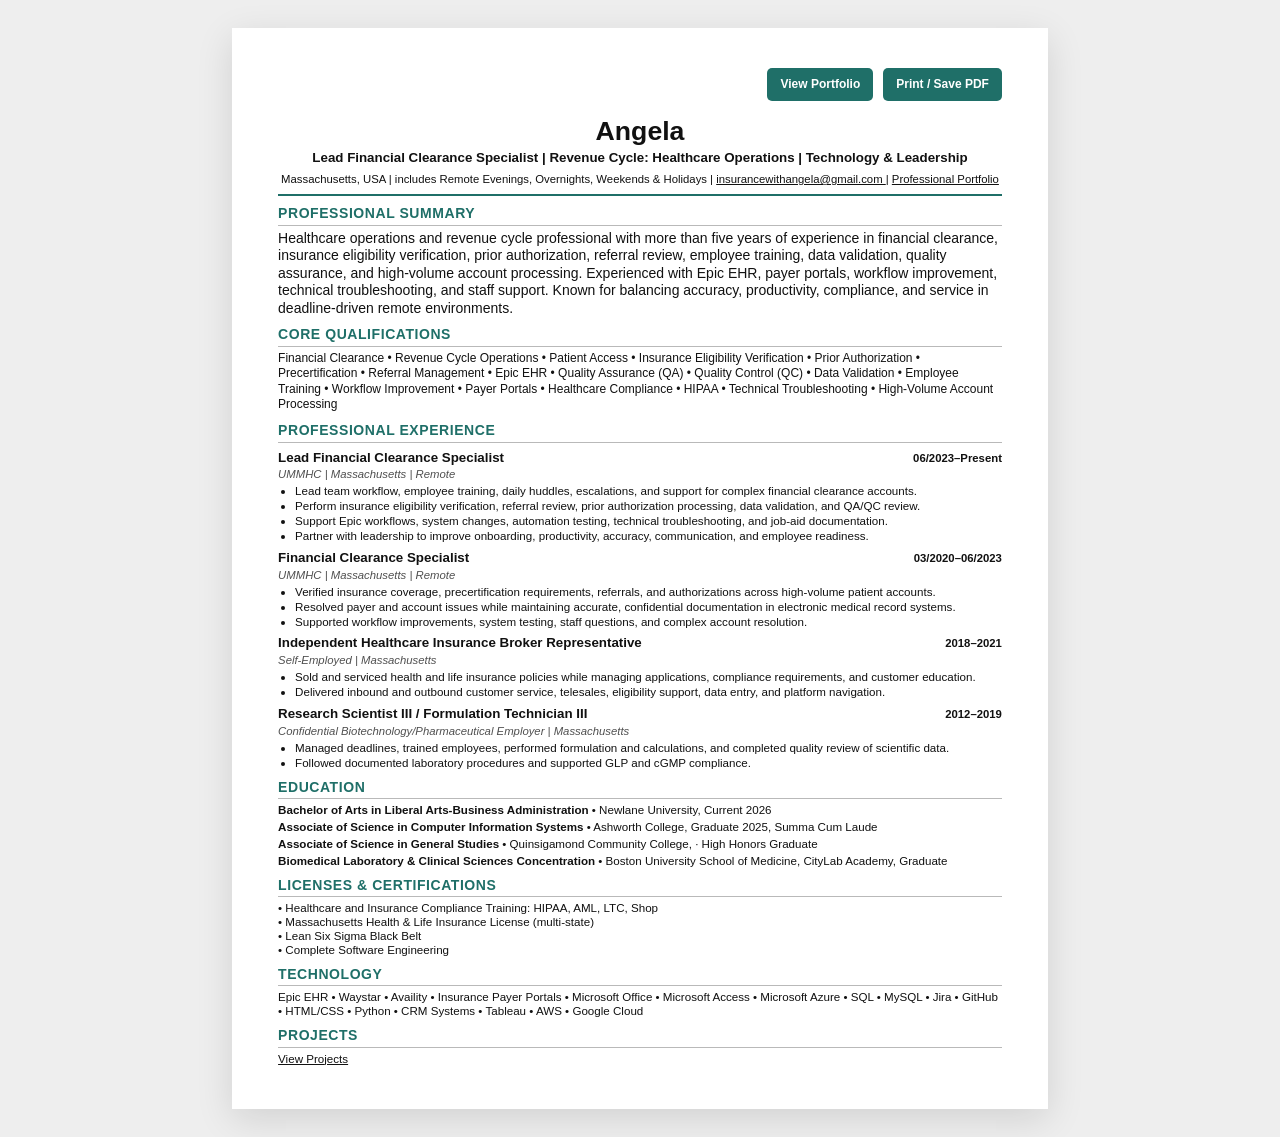
==== ats.html @ a8f7dada "Update ats.html" ====
<!DOCTYPE html>
<html lang="en">
<head>
  <meta charset="UTF-8">

  <meta
    name="viewport"
    content="width=device-width, initial-scale=1.0"
  >

  <meta
    name="description"
    content="ATS-friendly resume for Angela, healthcare operations and revenue cycle professional"
  >

  <title>Angela | Resume</title>

  <link rel="stylesheet" href="ats.css">
</head>

<body>
  <main class="ats-resume">

    <nav class="resume-navigation" aria-label="Resume navigation">
      <a href="index.html">View Portfolio</a>

      <button type="button" onclick="window.print()">
        Print / Save PDF
      </button>
    </nav>


    <header class="resume-header">
      <h1>Angela </h1>

      <p class="professional-title">
        Lead Financial Clearance Specialist |
        Revenue Cycle:
        Healthcare Operations |
        Technology & Leadership
      </p>

      <p class="contact-line">
        Massachusetts, USA |
        includes Remote Evenings, Overnights, Weekends & Holidays |
        <a href="mailto:insurancewithangela@gmail.com">
          insurancewithangela@gmail.com
        </a>
        |
        <a href="https://angiesdata.github.io/online-resume/">
          Professional Portfolio
        </a>
      </p>
    </header>


    <section>
      <h2>Professional Summary</h2>

      <p>
        Healthcare operations and revenue cycle professional with more than
        five years of experience in financial clearance, insurance eligibility
        verification, prior authorization, referral review, employee training,
        data validation, quality assurance, and high-volume account processing.
        Experienced with Epic EHR, payer portals, workflow improvement,
        technical troubleshooting, and staff support. Known for balancing
        accuracy, productivity, compliance, and service in deadline-driven
        remote environments.
      </p>
    </section>


    <section>
      <h2>Core Qualifications</h2>

      <p class="keyword-list">
        Financial Clearance • Revenue Cycle Operations • Patient Access •
        Insurance Eligibility Verification • Prior Authorization •
        Precertification • Referral Management • Epic EHR • Quality Assurance
        (QA) • Quality Control (QC) • Data Validation • Employee Training •
        Workflow Improvement • Payer Portals • Healthcare Compliance • HIPAA •
        Technical Troubleshooting • High-Volume Account Processing
      </p>
    </section>


    <section>
      <h2>Professional Experience</h2>

      <article class="job">
        <div class="job-heading">
          <div>
            <h3>Lead Financial Clearance Specialist</h3>
            <p>UMMHC | Massachusetts | Remote</p>
          </div>

          <p class="job-date">06/2023–Present</p>
        </div>

        <ul>
          <li>
            Lead team workflow, employee training, daily huddles, escalations,
            and support for complex financial clearance accounts.
          </li>

          <li>
            Perform insurance eligibility verification, referral review,
            prior authorization processing, data validation, and QA/QC review.
          </li>

          <li>
            Support Epic workflows, system changes, automation testing,
            technical troubleshooting, and job-aid documentation.
          </li>

          <li>
            Partner with leadership to improve onboarding, productivity,
            accuracy, communication, and employee readiness.
          </li>
        </ul>
      </article>


      <article class="job">
        <div class="job-heading">
          <div>
            <h3>Financial Clearance Specialist</h3>
            <p>UMMHC | Massachusetts | Remote</p>
          </div>

          <p class="job-date">03/2020–06/2023</p>
        </div>

        <ul>
          <li>
            Verified insurance coverage, precertification requirements,
            referrals, and authorizations across high-volume patient accounts.
          </li>

          <li>
            Resolved payer and account issues while maintaining accurate,
            confidential documentation in electronic medical record systems.
          </li>

          <li>
            Supported workflow improvements, system testing, staff questions,
            and complex account resolution.
          </li>
        </ul>
      </article>


      <article class="job">
        <div class="job-heading">
          <div>
            <h3>
              Independent Healthcare Insurance Broker
              Representative
            </h3>

            <p>Self-Employed | Massachusetts</p>
          </div>

          <p class="job-date">2018–2021</p>
        </div>

        <ul>
          <li>
            Sold and serviced health and life insurance policies while managing
            applications, compliance requirements, and customer education.
          </li>

          <li>
            Delivered inbound and outbound customer service, telesales,
            eligibility support, data entry, and platform navigation.
          </li>
        </ul>
      </article>


      <article class="job">
        <div class="job-heading">
          <div>
            <h3>Research Scientist III / Formulation Technician III</h3>

            <p>
              Confidential Biotechnology/Pharmaceutical Employer |
              Massachusetts
            </p>
          </div>

          <p class="job-date">2012–2019</p>
        </div>

        <ul>
          <li>
            Managed deadlines, trained employees, performed formulation and
            calculations, and completed quality review of scientific data.
          </li>

          <li>
            Followed documented laboratory procedures and supported GLP and
            cGMP compliance.
          </li>
        </ul>
      </article>
    </section>


    <section class="compact-section">
      <h2>Education</h2>

      <p>
        <strong>
          Bachelor of Arts in Liberal Arts-Business Administration
        </strong>
        • Newlane University, Current 2026
      </p>

      <p>
        <strong>
          Associate of Science in Computer Information Systems
        </strong>
        • Ashworth College, Graduate 2025, Summa Cum Laude
      </p>

      <p>
        <strong>Associate of Science in General Studies</strong>
        • Quinsigamond Community College, · High Honors Graduate
      </p>

      <p>
        <strong>
          Biomedical Laboratory & Clinical Sciences Concentration
        </strong>
        • Boston University School of Medicine, CityLab Academy, Graduate
      </p>
    
    </section>


    <section class="compact-section">
      <h2>Licenses & Certifications</h2>

      <p>
       • Healthcare and Insurance Compliance Training:
        HIPAA, AML, LTC, Shop <br>
       • Massachusetts Health & Life Insurance License (multi-state) <br>
       • Lean Six Sigma Black Belt <br>
       • Complete Software Engineering
      </p>
    </section>


    <section class="compact-section">
      <h2>Technology</h2>

      <p>
        Epic EHR • Waystar • Availity • Insurance Payer Portals •
        Microsoft Office • Microsoft Access • Microsoft Azure • SQL •
        MySQL • Jira • GitHub • HTML/CSS • Python • CRM Systems •
        Tableau • AWS • Google Cloud
      </p>
    </section>


    <section class="compact-section">
      <h2>Projects</h2>
      <p>
        <a href="https://angiesdata.github.io/online-resume/index.html">View Projects</a>

      </p>
    </section>
    
  </main>
</body>
</html>
---- ats.css ----
:root {
  --text: #111111;
  --muted: #4f4f4f;
  --accent: #1f6f68;
  --line: #b9b9b9;
  --paper: #ffffff;
  --screen: #eeeeee;
}

* {
  box-sizing: border-box;
}

body {
  margin: 0;
  padding: 28px;
  background: var(--screen);
  color: var(--text);
  font-family: Arial, Helvetica, sans-serif;
  font-size: 10.5pt;
  line-height: 1.25;
}

.ats-resume {
  width: 8.5in;
  min-height: 11in;
  margin: 0 auto;
  padding: 0.42in 0.48in;
  background: var(--paper);
  box-shadow: 0 10px 35px rgba(0, 0, 0, 0.12);
}

.resume-navigation {
  display: flex;
  justify-content: flex-end;
  gap: 10px;
  margin-bottom: 16px;
}

.resume-navigation a,
.resume-navigation button {
  padding: 9px 13px;
  border: 0;
  border-radius: 5px;
  background: var(--accent);
  color: #ffffff;
  font: inherit;
  font-size: 9pt;
  font-weight: 700;
  text-decoration: none;
  cursor: pointer;
}

.resume-header {
  padding-bottom: 8px;
  border-bottom: 2px solid var(--accent);
  text-align: center;
}

h1 {
  margin: 0;
  font-size: 20pt;
  line-height: 1.05;
}

.professional-title {
  margin: 5px 0;
  font-size: 10pt;
  font-weight: 700;
}

.contact-line {
  margin: 0;
  font-size: 8.5pt;
}

a {
  color: inherit;
}

section {
  margin-top: 9px;
}

h2 {
  margin: 0 0 4px;
  padding-bottom: 2px;
  border-bottom: 1px solid var(--line);
  color: var(--accent);
  font-size: 10.5pt;
  letter-spacing: 0.04em;
  text-transform: uppercase;
}

section p {
  margin: 3px 0;
}

.keyword-list {
  font-size: 9pt;
  line-height: 1.3;
}

.job {
  margin-top: 7px;
}

.job-heading {
  display: flex;
  align-items: flex-start;
  justify-content: space-between;
  gap: 15px;
}

.job-heading h3 {
  margin: 0;
  font-size: 10pt;
}

.job-heading p {
  margin: 1px 0 0;
  color: var(--muted);
  font-size: 8.5pt;
  font-style: italic;
}

.job-date {
  flex: 0 0 auto;
  color: var(--text) !important;
  font-weight: 700;
  font-style: normal !important;
  white-space: nowrap;
}

ul {
  margin: 3px 0 0;
  padding-left: 17px;
}

li {
  margin-bottom: 1px;
  font-size: 8.7pt;
  line-height: 1.2;
}

.compact-section p {
  font-size: 8.7pt;
  line-height: 1.2;
}


@media (max-width: 850px) {
  body {
    padding: 0;
    background: var(--paper);
  }

  .ats-resume {
    width: 100%;
    min-height: auto;
    padding: 24px 20px;
    box-shadow: none;
  }

  .job-heading {
    flex-direction: column;
    gap: 1px;
  }
}

@media print {
  @page {
    size: letter portrait;
    margin: 0;
  }

  body {
    padding: 0;
    background: #ffffff;
  }

  .ats-resume {
    width: 8.5in;
    height: 11in;
    min-height: 11in;
    margin: 0;
    padding: 0.32in 0.42in;
    box-shadow: none;
    overflow: hidden;
  }

  .resume-navigation {
    display: none;
  }

  section {
    break-inside: avoid;
  }
}
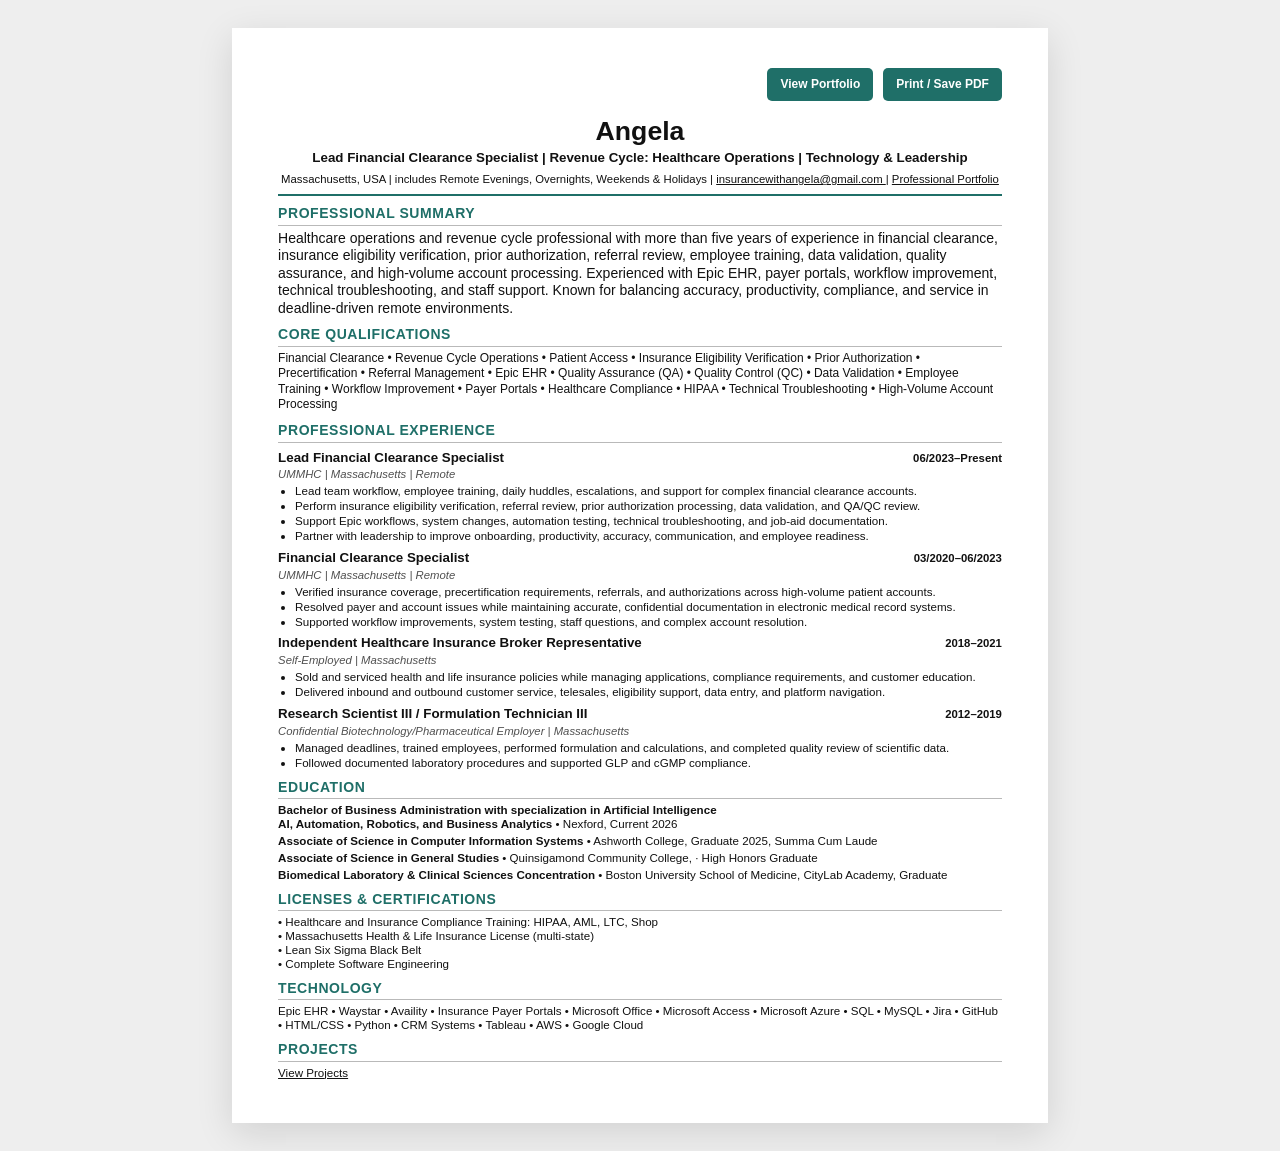
==== commit 4625dda1: "Update ats.html" ====
--- a/ats.html
+++ b/ats.html
@@ -212,9 +212,10 @@
 
       <p>
         <strong>
-          Bachelor of Arts in Liberal Arts-Business Administration
+          Bachelor of Business Administration with specialization in Artificial Intelligence<br>
+          AI, Automation, Robotics, and Business Analytics
         </strong>
-        • Newlane University, Current 2026
+        • Nexford, Current 2026
       </p>
 
       <p>
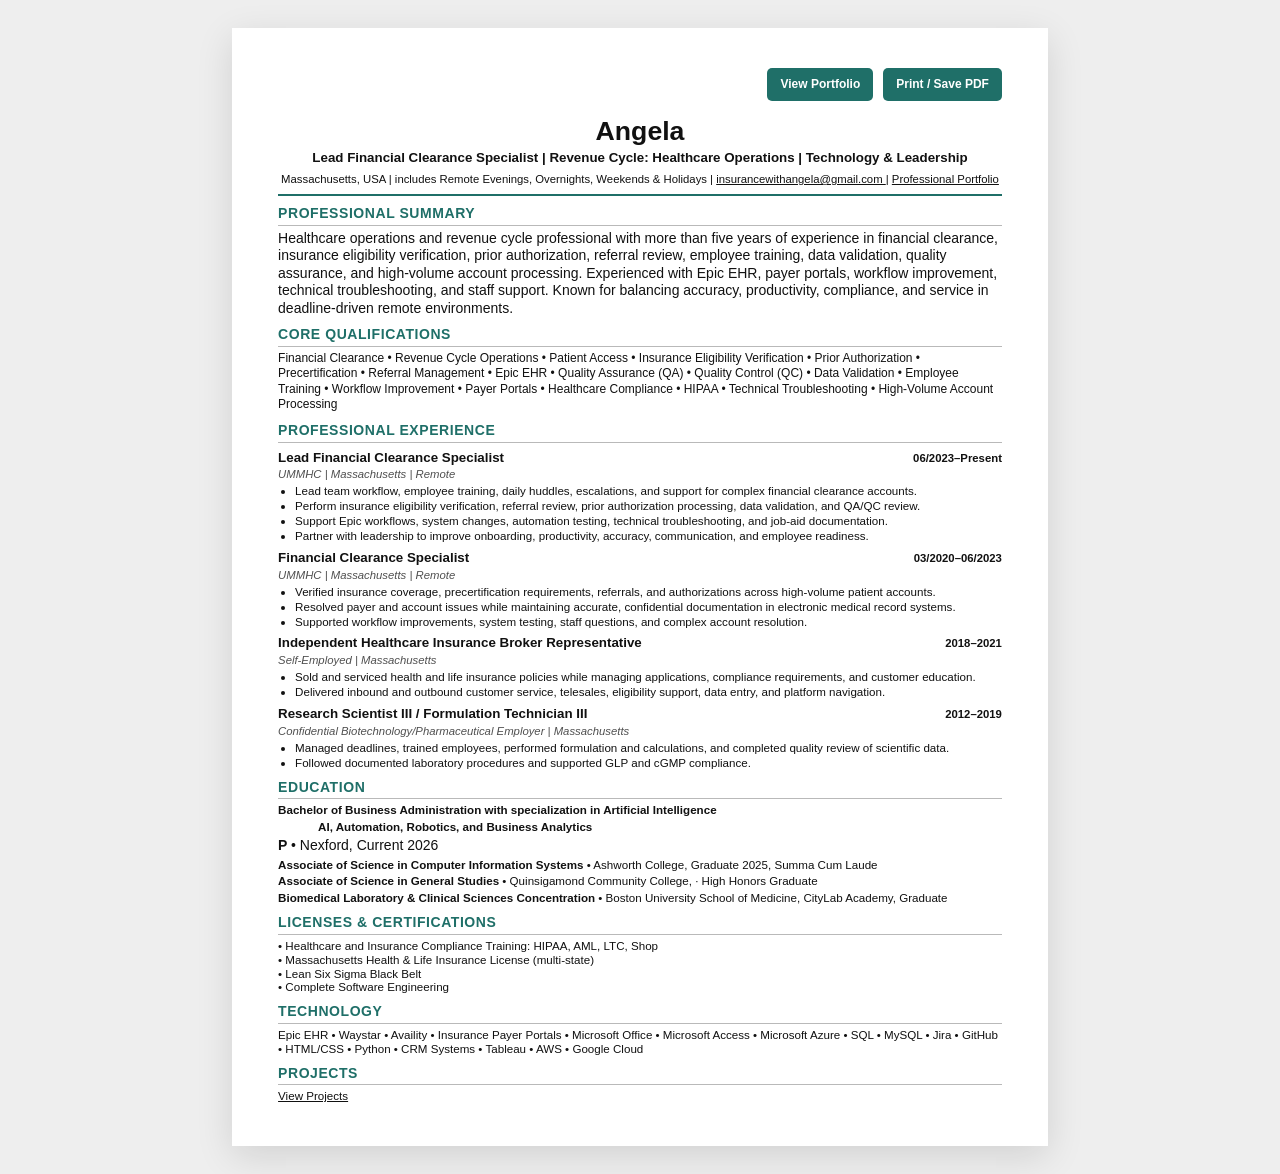
==== commit 8c433073: "Update ats.html" ====
--- a/ats.html
+++ b/ats.html
@@ -213,7 +213,7 @@
       <p>
         <strong>
           Bachelor of Business Administration with specialization in Artificial Intelligence<br>
-          AI, Automation, Robotics, and Business Analytics
+          <p style="padding-left: 40px;">AI, Automation, Robotics, and Business Analytics</p>P
         </strong>
         • Nexford, Current 2026
       </p>
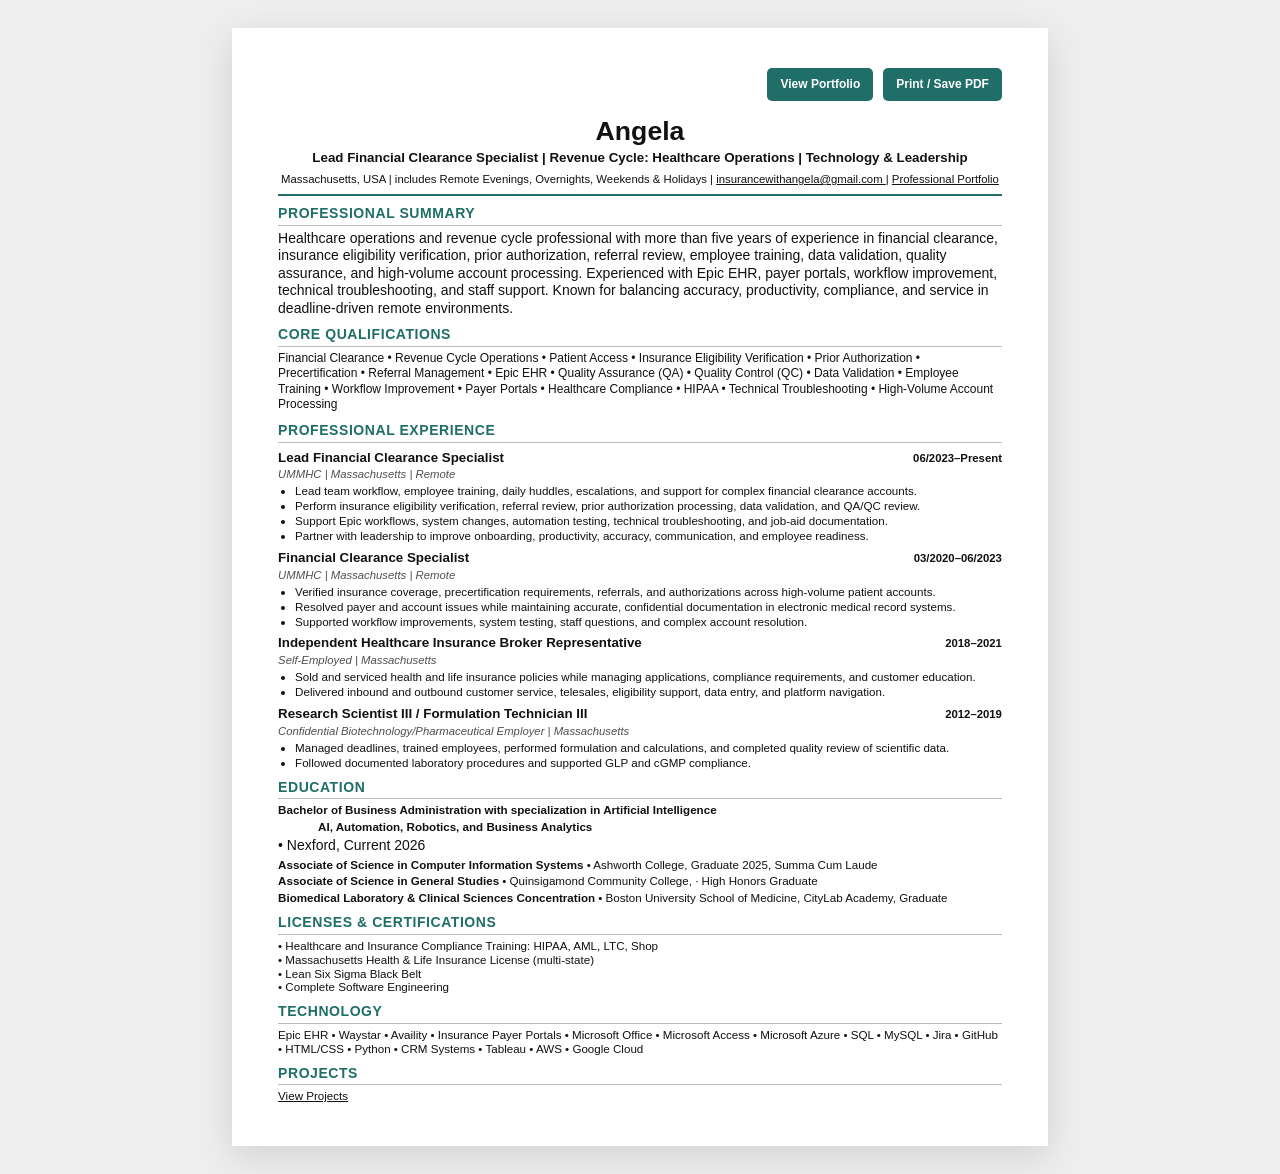
==== commit fd9ca6ca: "Update ats.html" ====
--- a/ats.html
+++ b/ats.html
@@ -213,7 +213,7 @@
       <p>
         <strong>
           Bachelor of Business Administration with specialization in Artificial Intelligence<br>
-          <p style="padding-left: 40px;">AI, Automation, Robotics, and Business Analytics</p>P
+          <p style="padding-left: 40px;">AI, Automation, Robotics, and Business Analytics</p>
         </strong>
         • Nexford, Current 2026
       </p>
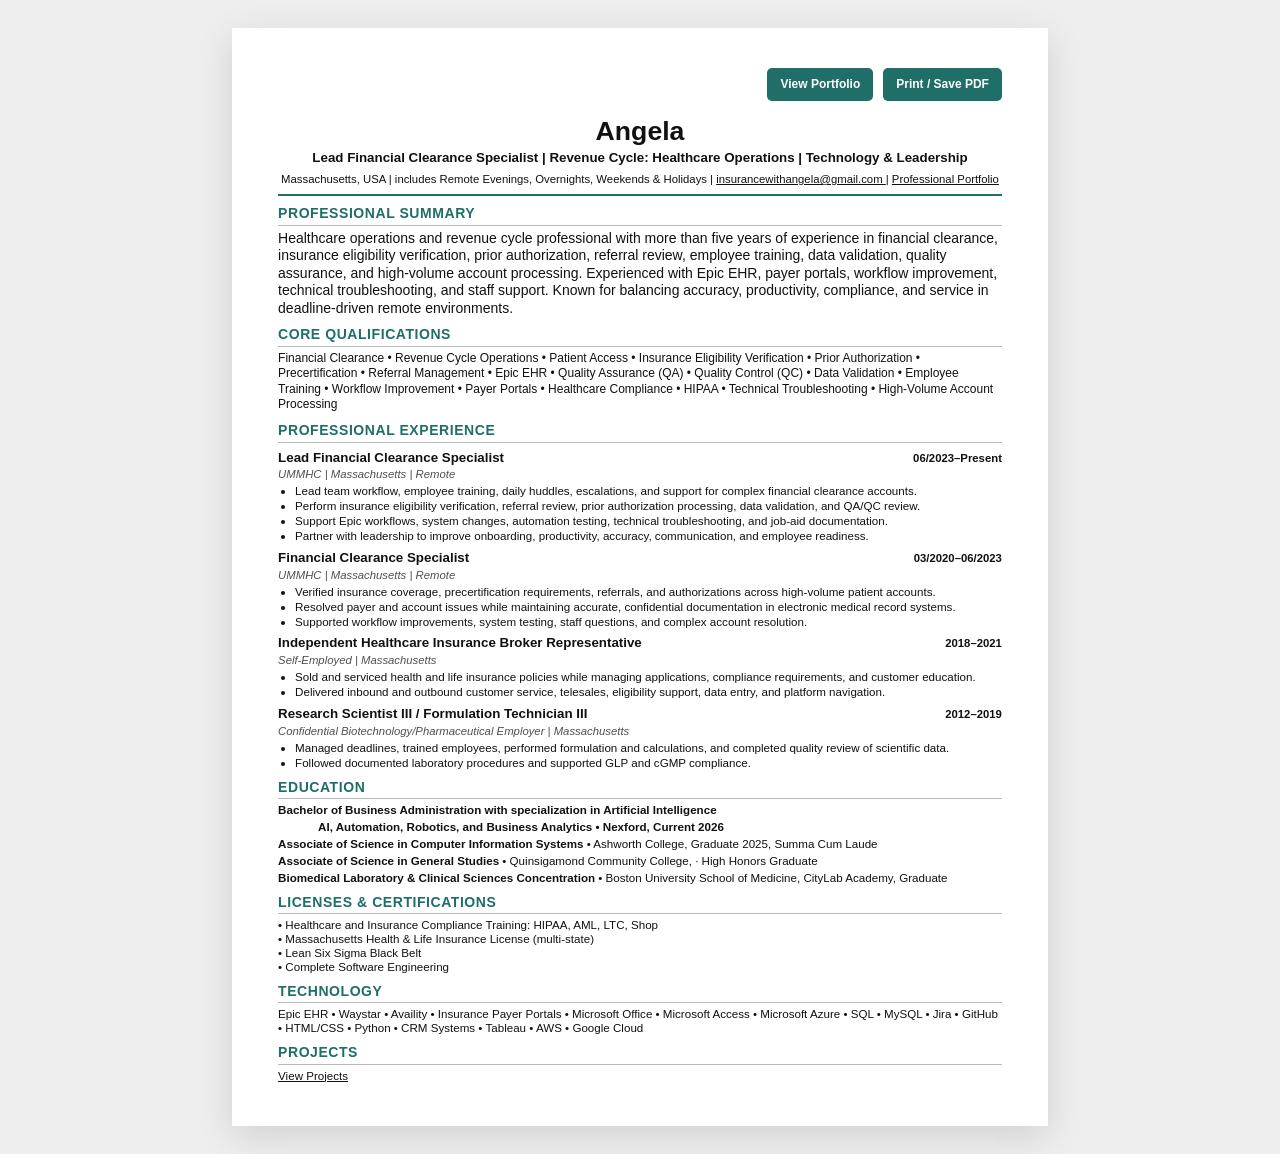
==== commit c09afd06: "Update ats.html" ====
--- a/ats.html
+++ b/ats.html
@@ -213,9 +213,9 @@
       <p>
         <strong>
           Bachelor of Business Administration with specialization in Artificial Intelligence<br>
-          <p style="padding-left: 40px;">AI, Automation, Robotics, and Business Analytics</p>
+          <p style="padding-left: 40px;">AI, Automation, Robotics, and Business Analytics • Nexford, Current 2026</p>
         </strong>
-        • Nexford, Current 2026
+       
       </p>
 
       <p>
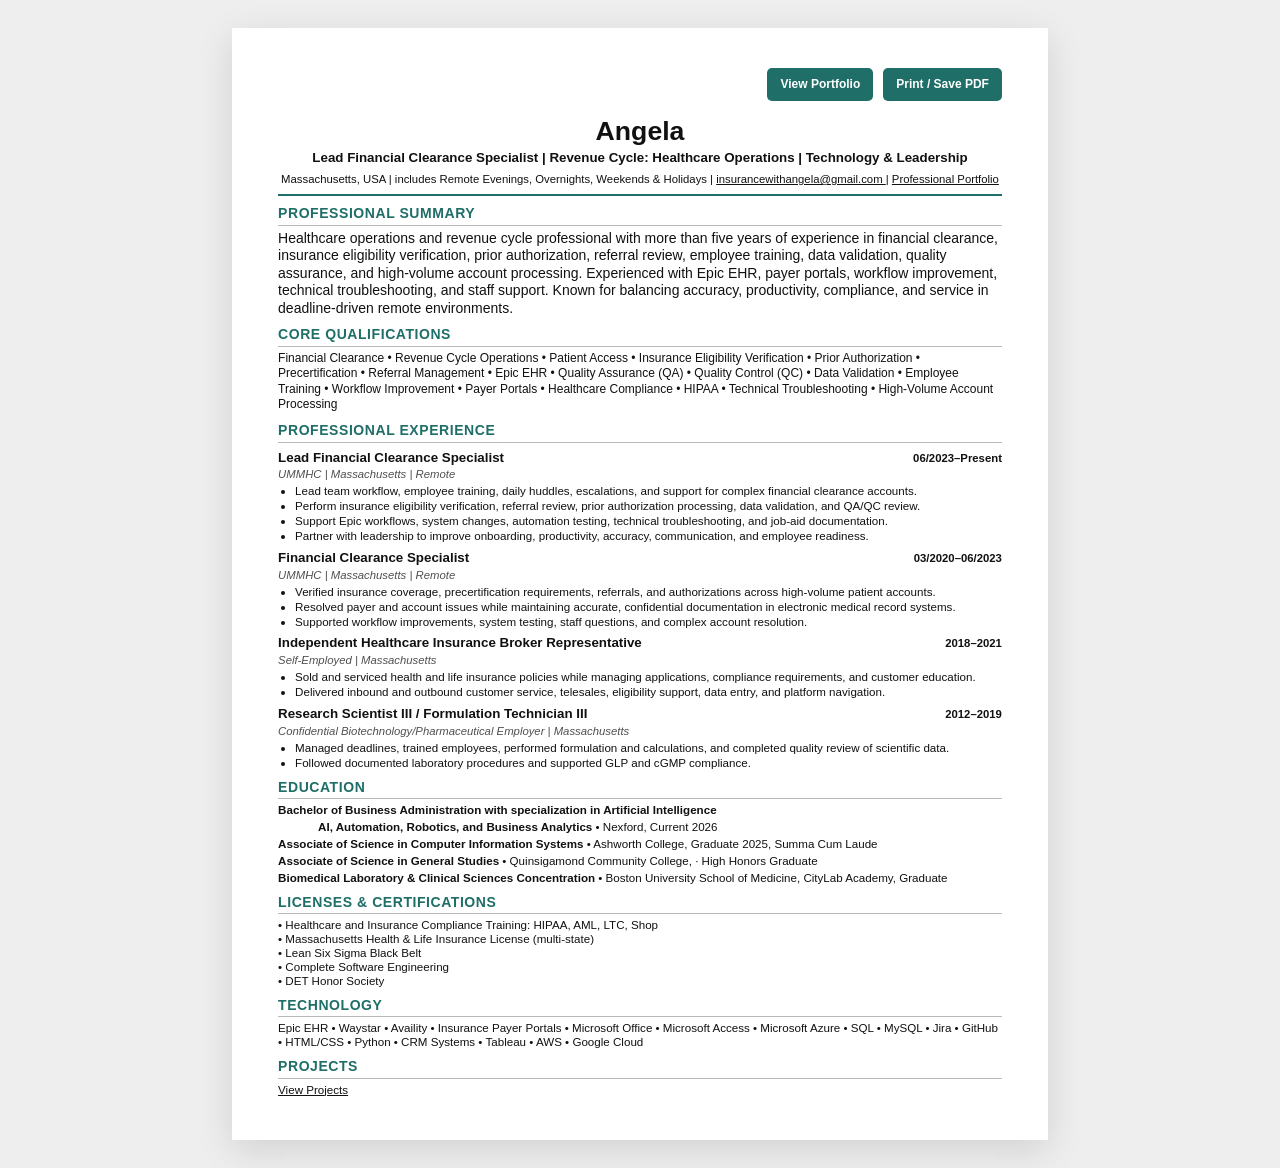
==== commit e713fb4f: "Update ats.html" ====
--- a/ats.html
+++ b/ats.html
@@ -213,8 +213,8 @@
       <p>
         <strong>
           Bachelor of Business Administration with specialization in Artificial Intelligence<br>
-          <p style="padding-left: 40px;">AI, Automation, Robotics, and Business Analytics • Nexford, Current 2026</p>
-        </strong>
+          <p style="padding-left: 40px;">AI, Automation, Robotics, and Business Analytics </strong>• Nexford, Current 2026</p>
+        
        
       </p>
 
@@ -248,7 +248,9 @@
         HIPAA, AML, LTC, Shop <br>
        • Massachusetts Health & Life Insurance License (multi-state) <br>
        • Lean Six Sigma Black Belt <br>
-       • Complete Software Engineering
+       • Complete Software Engineering <br>
+       • DET Honor Society
+
       </p>
     </section>
 
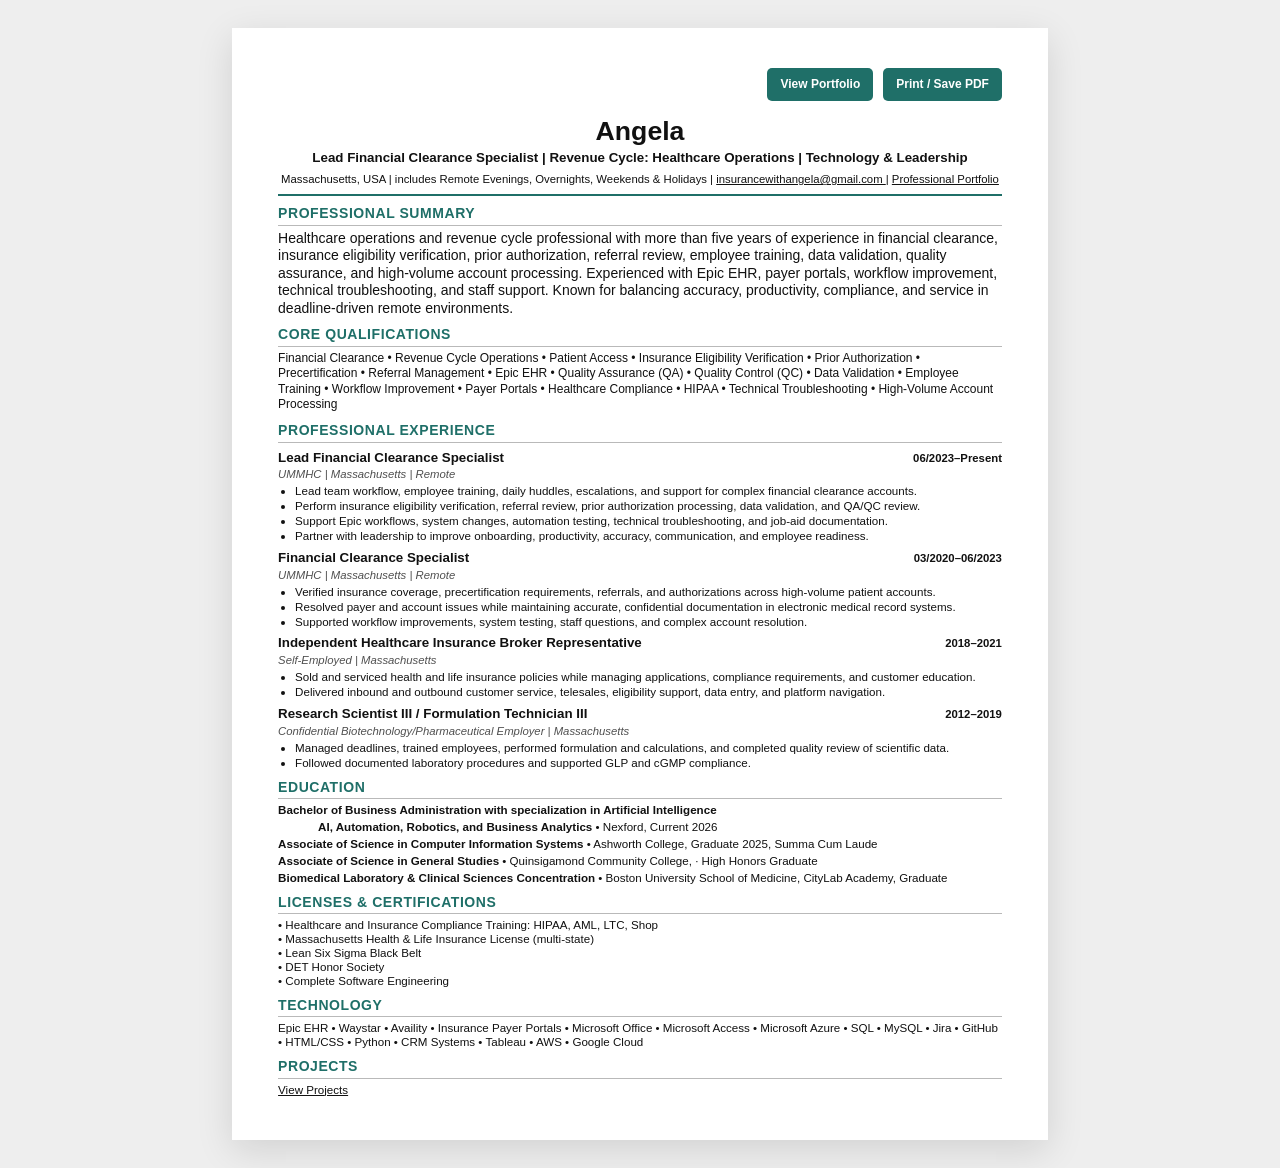
==== commit d6bbd79d: "Update ats.html" ====
--- a/ats.html
+++ b/ats.html
@@ -248,8 +248,8 @@
         HIPAA, AML, LTC, Shop <br>
        • Massachusetts Health & Life Insurance License (multi-state) <br>
        • Lean Six Sigma Black Belt <br>
-       • Complete Software Engineering <br>
-       • DET Honor Society
+       • DET Honor Society <br>
+       • Complete Software Engineering 
 
       </p>
     </section>
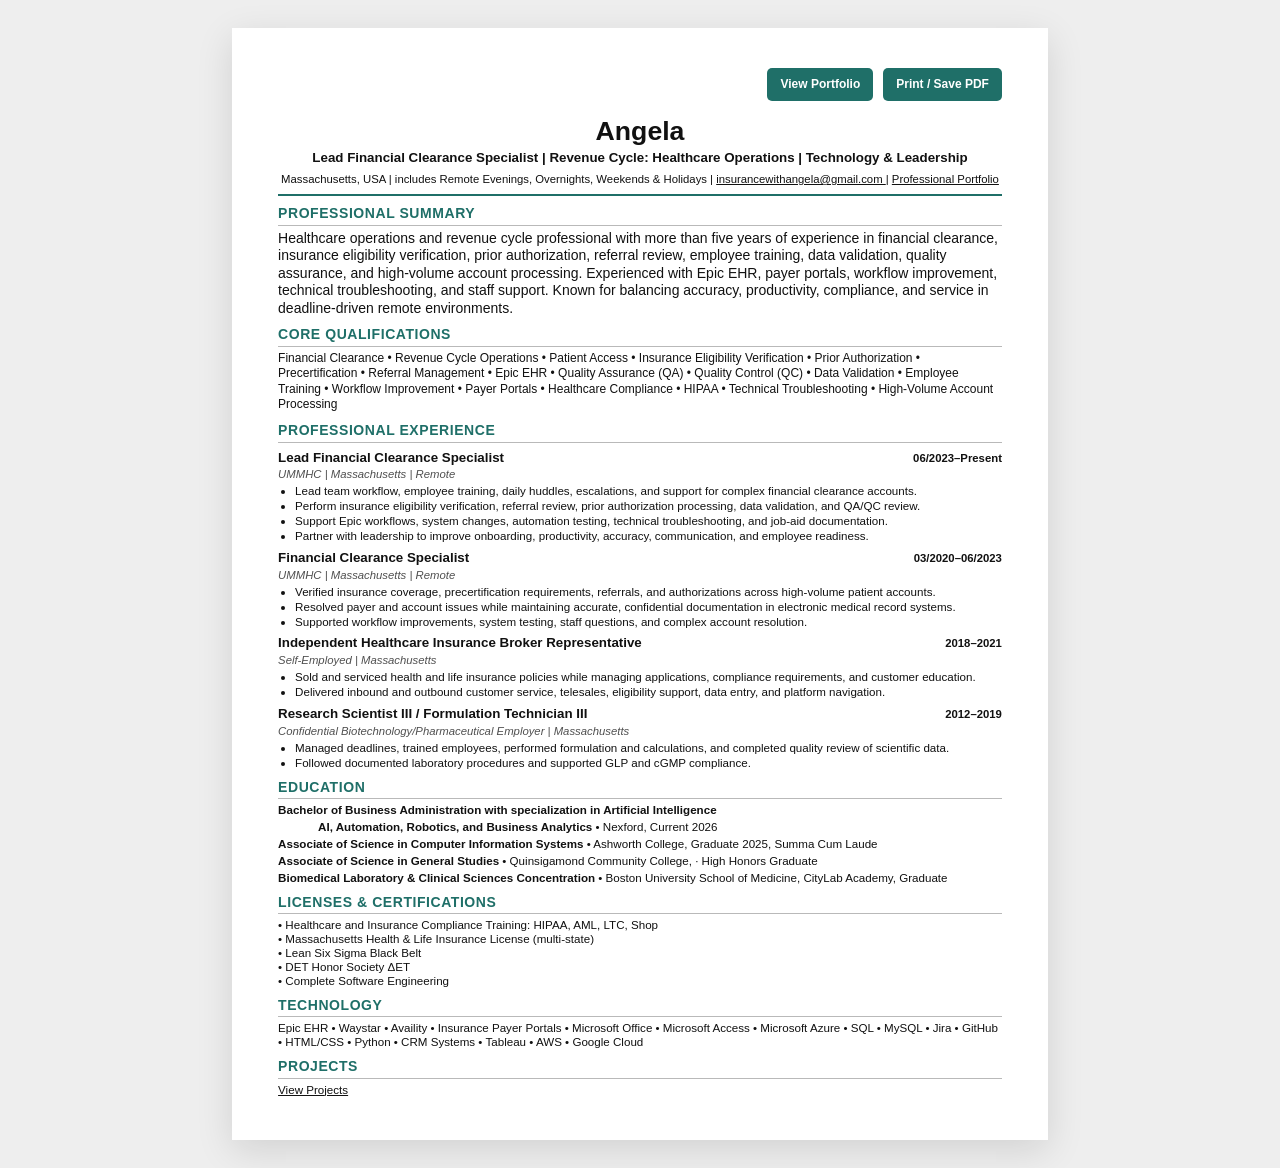
==== commit 301f1e59: "Update ats.html" ====
--- a/ats.html
+++ b/ats.html
@@ -248,7 +248,7 @@
         HIPAA, AML, LTC, Shop <br>
        • Massachusetts Health & Life Insurance License (multi-state) <br>
        • Lean Six Sigma Black Belt <br>
-       • DET Honor Society <br>
+       • DET Honor Society ΔΕΤ<br>
        • Complete Software Engineering 
 
       </p>
